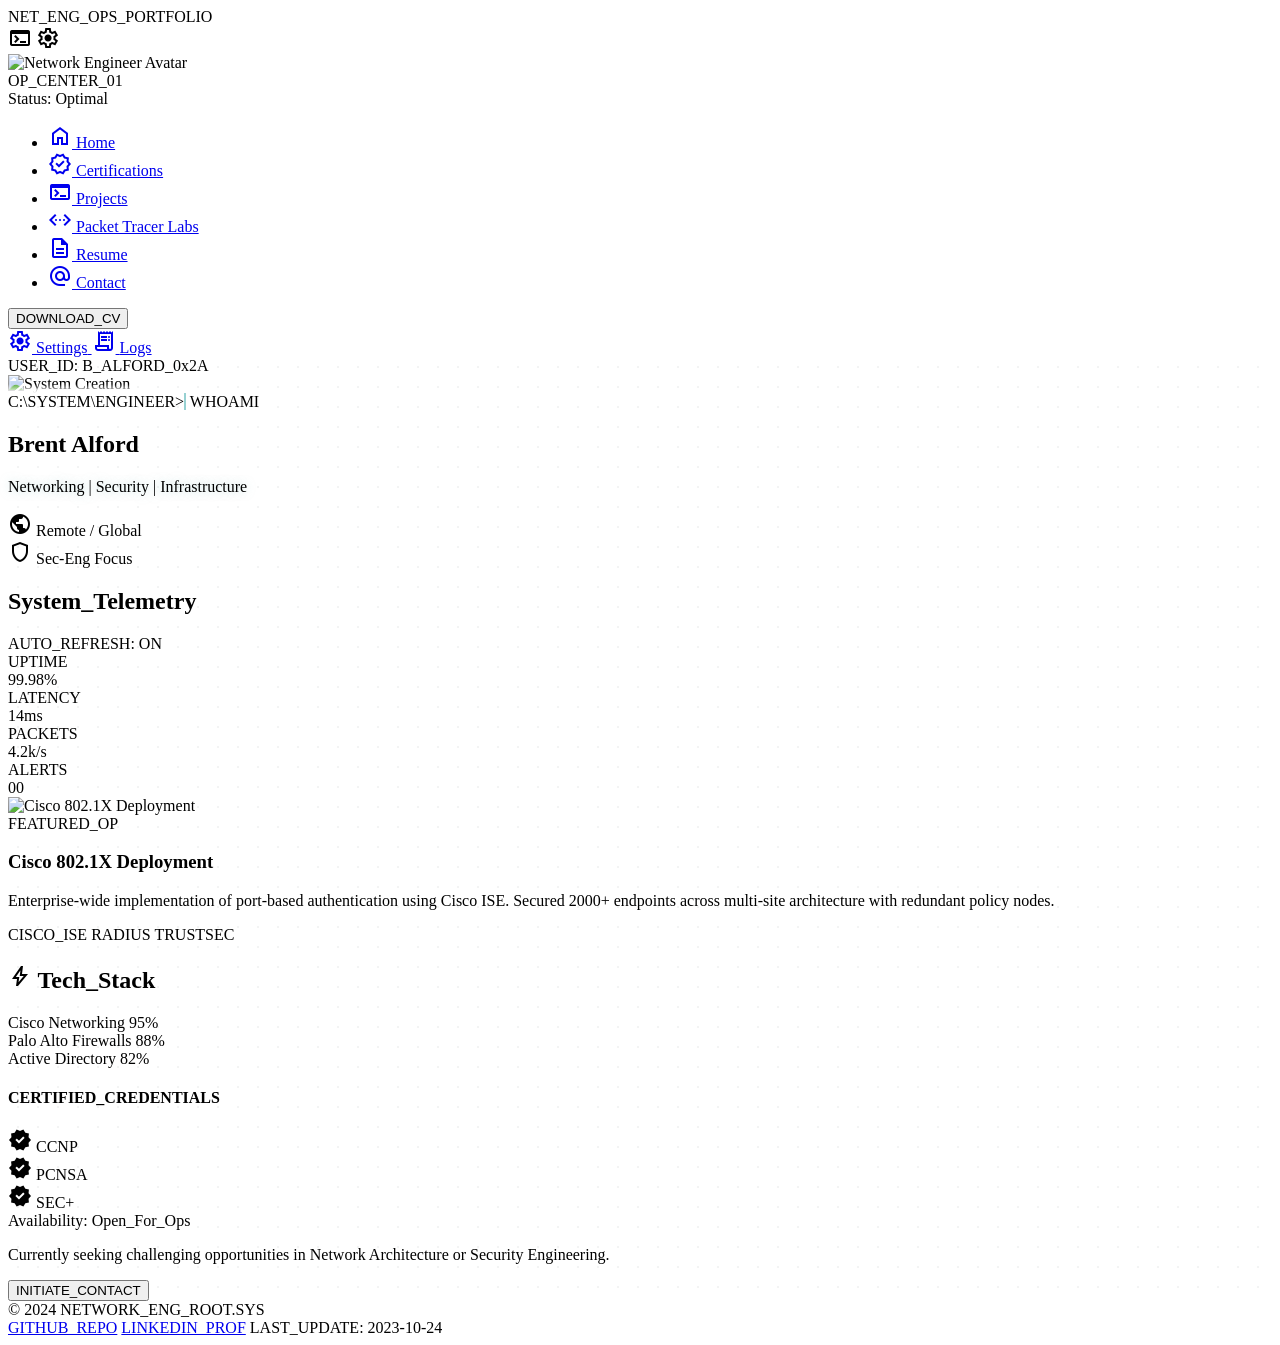
==== test.html @ 0ad2c7ab "Create test.html" ====
<!DOCTYPE html>

<html class="dark" lang="en"><head>
<meta charset="utf-8"/>
<meta content="width=device-width, initial-scale=1.0" name="viewport"/>
<title>Brent Alford | NET_ENG_OPS_PORTFOLIO</title>
<script src="https://cdn.tailwindcss.com?plugins=forms,container-queries"></script>
<link href="https://fonts.googleapis.com/css2?family=JetBrains+Mono:wght@400;500;700&amp;family=Raleway:wght@700&amp;family=Source+Sans+3:wght@400;600&amp;display=swap" rel="stylesheet"/>
<link href="https://fonts.googleapis.com/css2?family=Material+Symbols+Outlined:wght,FILL@100..700,0..1&amp;display=swap" rel="stylesheet"/>
<script id="tailwind-config">
        tailwind.config = {
            darkMode: "class",
            theme: {
                extend: {
                    "colors": {
                        "secondary-fixed": "#dce1ff",
                        "primary-container": "#195759",
                        "on-error-container": "#ffdad6",
                        "surface-deep": "#121414",
                        "background": "#121414",
                        "surface-container-lowest": "#0c0f0f",
                        "on-secondary": "#1b2c64",
                        "on-surface-variant": "#bfc8c8",
                        "on-primary-fixed-variant": "#0c4f51",
                        "on-tertiary-fixed-variant": "#434657",
                        "on-tertiary": "#2d303f",
                        "inverse-surface": "#e2e2e2",
                        "secondary": "#b6c4ff",
                        "terminal-green": "#00FF41",
                        "outline-variant": "#404849",
                        "surface-raised": "#1e2020",
                        "surface-container": "#1e2020",
                        "status-warning": "#FFB800",
                        "surface-container-high": "#282a2b",
                        "secondary-container": "#36467e",
                        "tertiary-fixed-dim": "#c3c5da",
                        "on-background": "#e2e2e2",
                        "primary-fixed": "#97d1d2",
                        "on-surface": "#e2e2e2",
                        "on-primary-container": "#91cbcd",
                        "on-primary": "#003738",
                        "surface-variant": "#333535",
                        "on-primary-fixed": "#002021",
                        "on-tertiary-fixed": "#181b2a",
                        "active-glow": "rgba(151, 209, 210, 0.4)",
                        "surface-tint": "#97d1d2",
                        "on-tertiary-container": "#bec0d4",
                        "tertiary-container": "#4b4e5f",
                        "on-error": "#690005",
                        "on-secondary-container": "#a6b6f6",
                        "surface-dim": "#121414",
                        "tertiary-fixed": "#dfe1f6",
                        "on-secondary-fixed": "#01164f",
                        "surface-container-low": "#1a1c1c",
                        "outline": "#899292",
                        "error-container": "#93000a",
                        "inverse-on-surface": "#2f3131",
                        "secondary-fixed-dim": "#b6c4ff",
                        "error": "#ffb4ab",
                        "on-secondary-fixed-variant": "#33447c",
                        "surface": "#121414",
                        "primary-fixed-dim": "#97d1d2",
                        "tertiary": "#c3c5da",
                        "inverse-primary": "#2c6769"
                    },
                    "borderRadius": {
                        "DEFAULT": "0.125rem",
                        "lg": "0.25rem",
                        "xl": "0.5rem",
                        "full": "0.75rem"
                    },
                    "spacing": {
                        "margin-mobile": "16px",
                        "margin-desktop": "64px",
                        "base": "8px",
                        "max-width": "1440px",
                        "gutter": "24px"
                    },
                    "fontFamily": {
                        "label-caps": ["JetBrains Mono"],
                        "headline-lg-mobile": ["Raleway"],
                        "body-md": ["Source Sans Three"],
                        "headline-xl": ["Raleway"],
                        "headline-lg": ["Raleway"],
                        "code-sm": ["JetBrains Mono"],
                        "stat-lg": ["JetBrains Mono"]
                    },
                    "fontSize": {
                        "label-caps": ["12px", {"lineHeight": "16px", "letterSpacing": "0.1em", "fontWeight": "700"}],
                        "headline-lg-mobile": ["24px", {"lineHeight": "32px", "fontWeight": "700"}],
                        "body-md": ["16px", {"lineHeight": "24px", "fontWeight": "400"}],
                        "headline-xl": ["48px", {"lineHeight": "56px", "letterSpacing": "-0.02em", "fontWeight": "700"}],
                        "headline-lg": ["32px", {"lineHeight": "40px", "fontWeight": "700"}],
                        "code-sm": ["14px", {"lineHeight": "20px", "fontWeight": "500"}],
                        "stat-lg": ["24px", {"lineHeight": "32px", "fontWeight": "700"}]
                    }
                },
            },
        }
    </script>
<style>
        .glow-cyan { box-shadow: 0 0 12px rgba(151, 209, 210, 0.3); }
        .glow-text-cyan { text-shadow: 0 0 8px rgba(151, 209, 210, 0.5); }
        .terminal-cursor { border-right: 2px solid #97d1d2; animation: blink 1s infinite; }
        @keyframes blink { 0%, 100% { opacity: 1; } 50% { opacity: 0; } }
        .bg-grid { background-image: radial-gradient(rgba(137, 146, 146, 0.1) 1px, transparent 1px); background-size: 20px 20px; }
        
        @keyframes float {
            0%, 100% { transform: translateY(0) rotate(0deg); }
            50% { transform: translateY(-20px) rotate(1deg); }
        }
        .animate-float {
            animation: float 6s ease-in-out infinite;
        }
        .hand-container {
            mask-image: linear-gradient(to bottom, black 50%, transparent 100%);
            -webkit-mask-image: linear-gradient(to bottom, black 50%, transparent 100%);
        }
    </style>
</head>
<body class="bg-surface-deep text-on-surface font-body-md overflow-x-hidden">
<!-- TopNavBar -->
<header class="bg-surface-deep border-b border-outline-variant flex justify-between items-center w-full px-base md:px-margin-desktop py-4 fixed top-0 z-50">
<div class="font-label-caps text-label-caps text-terminal-green tracking-widest">
        NET_ENG_OPS_PORTFOLIO
    </div>
<div class="flex items-center gap-6">
<span class="material-symbols-outlined text-primary-fixed cursor-pointer hover:text-primary-container transition-colors" data-icon="terminal">terminal</span>
<span class="material-symbols-outlined text-primary-fixed cursor-pointer hover:text-primary-container transition-colors" data-icon="settings">settings</span>
<div class="w-8 h-8 bg-surface-raised border border-outline-variant flex items-center justify-center">
<img alt="Network Engineer Avatar" class="w-full h-full object-cover" src="https://lh3.googleusercontent.com/aida-public/[base64]"/>
</div>
</div>
</header>
<!-- SideNavBar -->
<aside class="hidden md:flex flex-col h-screen w-64 fixed left-0 top-0 z-40 bg-surface-container border-r border-outline-variant pt-20">
<div class="px-6 py-4 mb-4">
<div class="font-headline-lg text-headline-lg text-primary-fixed mb-1">OP_CENTER_01</div>
<div class="flex items-center gap-2">
<span class="w-2 h-2 rounded-full bg-terminal-green glow-cyan"></span>
<span class="font-code-sm text-code-sm text-terminal-green uppercase">Status: Optimal</span>
</div>
</div>
<nav class="flex-grow">
<ul class="space-y-1">
<li>
<a class="flex items-center gap-4 px-6 py-3 bg-secondary-container text-primary-fixed shadow-[0_0_12px_rgba(151,209,210,0.3)] border-l-4 border-primary-fixed font-label-caps text-label-caps" href="#">
<span class="material-symbols-outlined" data-icon="home">home</span>
<span>Home</span>
</a>
</li>
<li>
<a class="flex items-center gap-4 px-6 py-3 text-on-surface-variant hover:bg-surface-variant transition-all font-label-caps text-label-caps" href="#">
<span class="material-symbols-outlined" data-icon="verified">verified</span>
<span>Certifications</span>
</a>
</li>
<li>
<a class="flex items-center gap-4 px-6 py-3 text-on-surface-variant hover:bg-surface-variant transition-all font-label-caps text-label-caps" href="#">
<span class="material-symbols-outlined" data-icon="terminal">terminal</span>
<span>Projects</span>
</a>
</li>
<li>
<a class="flex items-center gap-4 px-6 py-3 text-on-surface-variant hover:bg-surface-variant transition-all font-label-caps text-label-caps" href="#">
<span class="material-symbols-outlined" data-icon="settings_ethernet">settings_ethernet</span>
<span>Packet Tracer Labs</span>
</a>
</li>
<li>
<a class="flex items-center gap-4 px-6 py-3 text-on-surface-variant hover:bg-surface-variant transition-all font-label-caps text-label-caps" href="#">
<span class="material-symbols-outlined" data-icon="description">description</span>
<span>Resume</span>
</a>
</li>
<li>
<a class="flex items-center gap-4 px-6 py-3 text-on-surface-variant hover:bg-surface-variant transition-all font-label-caps text-label-caps" href="#">
<span class="material-symbols-outlined" data-icon="alternate_email">alternate_email</span>
<span>Contact</span>
</a>
</li>
</ul>
</nav>
<div class="p-6 border-t border-outline-variant space-y-4">
<button class="w-full bg-primary text-on-primary py-3 font-label-caps text-label-caps active:scale-95 duration-75">
            DOWNLOAD_CV
        </button>
<div class="space-y-2">
<a class="flex items-center gap-4 text-on-surface-variant font-code-sm text-code-sm" href="#">
<span class="material-symbols-outlined" data-icon="settings">settings</span>
<span>Settings</span>
</a>
<a class="flex items-center gap-4 text-on-surface-variant font-code-sm text-code-sm" href="#">
<span class="material-symbols-outlined" data-icon="receipt_long">receipt_long</span>
<span>Logs</span>
</a>
</div>
</div>
</aside>
<!-- Main Content -->
<main class="md:ml-64 pt-20 pb-16 min-h-screen bg-grid">
<div class="max-w-max-width mx-auto px-margin-mobile md:px-margin-desktop py-12">
<!-- Hero Section (Merged with SCREEN_9 Animated Hands) -->
<section class="mb-16 border border-outline-variant bg-surface-container-low p-8 relative overflow-hidden h-[400px] flex items-center">
<div class="absolute top-0 right-0 p-4 font-code-sm text-code-sm text-outline select-none z-20">
                USER_ID: B_ALFORD_0x2A
            </div>
<!-- Creation of Adam Hands Overlay -->
<div class="absolute inset-0 z-0 pointer-events-none hand-container opacity-40 overflow-hidden">
<img alt="System Creation" class="w-full h-full object-cover animate-float" src="https://lh3.googleusercontent.com/aida/[base64]"/>
</div>
<div class="relative z-10 w-full">
<div class="font-label-caps text-label-caps text-primary-fixed mb-4 flex items-center gap-2">
<span class="terminal-cursor pr-2">C:\SYSTEM\ENGINEER&gt;</span>
<span>WHOAMI</span>
</div>
<h1 class="font-headline-xl text-headline-xl text-on-surface mb-2 uppercase tracking-tight">Brent Alford</h1>
<p class="font-stat-lg text-stat-lg text-primary glow-text-cyan mb-8">Networking | Security | Infrastructure</p>
<div class="flex flex-wrap gap-4">
<div class="flex items-center gap-2 bg-surface-raised px-4 py-2 border border-outline-variant">
<span class="material-symbols-outlined text-terminal-green" data-icon="public">public</span>
<span class="font-code-sm text-code-sm">Remote / Global</span>
</div>
<div class="flex items-center gap-2 bg-surface-raised px-4 py-2 border border-outline-variant">
<span class="material-symbols-outlined text-primary-fixed" data-icon="shield">shield</span>
<span class="font-code-sm text-code-sm">Sec-Eng Focus</span>
</div>
</div>
</div>
</section>
<div class="grid grid-cols-1 lg:grid-cols-3 gap-gutter">
<!-- Technical Overview (Bento Slot 1) -->
<section class="lg:col-span-2 space-y-gutter">
<div class="bg-surface-raised border border-outline-variant p-6">
<div class="flex justify-between items-center mb-6">
<h2 class="font-label-caps text-label-caps text-primary-fixed uppercase">System_Telemetry</h2>
<span class="font-code-sm text-code-sm text-outline">AUTO_REFRESH: ON</span>
</div>
<div class="grid grid-cols-2 md:grid-cols-4 gap-4">
<div class="p-4 border border-outline-variant bg-surface-container-low">
<div class="text-outline font-label-caps text-[10px] mb-1">UPTIME</div>
<div class="font-stat-lg text-stat-lg text-on-surface">99.98%</div>
</div>
<div class="p-4 border border-outline-variant bg-surface-container-low">
<div class="text-outline font-label-caps text-[10px] mb-1">LATENCY</div>
<div class="font-stat-lg text-stat-lg text-terminal-green">14ms</div>
</div>
<div class="p-4 border border-outline-variant bg-surface-container-low">
<div class="text-outline font-label-caps text-[10px] mb-1">PACKETS</div>
<div class="font-stat-lg text-stat-lg text-on-surface">4.2k/s</div>
</div>
<div class="p-4 border border-outline-variant bg-surface-container-low">
<div class="text-outline font-label-caps text-[10px] mb-1">ALERTS</div>
<div class="font-stat-lg text-stat-lg text-status-warning">00</div>
</div>
</div>
</div>
<!-- Featured Project -->
<div class="group cursor-pointer bg-surface-raised border border-outline-variant overflow-hidden hover:border-primary transition-all">
<div class="relative h-48 bg-surface-container-low">
<img alt="Cisco 802.1X Deployment" class="w-full h-full object-cover opacity-60 group-hover:opacity-80 transition-opacity" src="https://lh3.googleusercontent.com/aida-public/[base64]"/>
<div class="absolute inset-0 bg-gradient-to-t from-surface-raised to-transparent"></div>
<div class="absolute bottom-4 left-6">
<span class="bg-primary text-on-primary px-3 py-1 font-label-caps text-[10px]">FEATURED_OP</span>
</div>
</div>
<div class="p-6">
<h3 class="font-headline-lg text-headline-lg text-on-surface mb-4">Cisco 802.1X Deployment</h3>
<p class="text-on-surface-variant mb-6 font-body-md">Enterprise-wide implementation of port-based authentication using Cisco ISE. Secured 2000+ endpoints across multi-site architecture with redundant policy nodes.</p>
<div class="flex flex-wrap gap-2">
<span class="px-2 py-1 bg-surface-container-low border border-outline-variant text-primary-fixed font-label-caps text-[10px]">CISCO_ISE</span>
<span class="px-2 py-1 bg-surface-container-low border border-outline-variant text-primary-fixed font-label-caps text-[10px]">RADIUS</span>
<span class="px-2 py-1 bg-surface-container-low border border-outline-variant text-primary-fixed font-label-caps text-[10px]">TRUSTSEC</span>
</div>
</div>
</div>
</section>
<!-- Side Info (Bento Slot 2) -->
<section class="space-y-gutter">
<!-- Skills Grid -->
<div class="bg-surface-raised border border-outline-variant p-6">
<h2 class="font-label-caps text-label-caps text-primary-fixed uppercase mb-6 flex items-center gap-2">
<span class="material-symbols-outlined" data-icon="bolt">bolt</span>
                        Tech_Stack
                    </h2>
<div class="space-y-6">
<div>
<div class="flex justify-between items-center mb-2">
<span class="font-code-sm text-code-sm">Cisco Networking</span>
<span class="font-code-sm text-code-sm text-primary-fixed">95%</span>
</div>
<div class="flex gap-1 h-2">
<div class="flex-1 bg-primary glow-cyan"></div>
<div class="flex-1 bg-primary glow-cyan"></div>
<div class="flex-1 bg-primary glow-cyan"></div>
<div class="flex-1 bg-primary glow-cyan"></div>
<div class="flex-1 bg-secondary-container opacity-30"></div>
</div>
</div>
<div>
<div class="flex justify-between items-center mb-2">
<span class="font-code-sm text-code-sm">Palo Alto Firewalls</span>
<span class="font-code-sm text-code-sm text-primary-fixed">88%</span>
</div>
<div class="flex gap-1 h-2">
<div class="flex-1 bg-primary glow-cyan"></div>
<div class="flex-1 bg-primary glow-cyan"></div>
<div class="flex-1 bg-primary glow-cyan"></div>
<div class="flex-1 bg-secondary-container opacity-30"></div>
<div class="flex-1 bg-secondary-container opacity-30"></div>
</div>
</div>
<div>
<div class="flex justify-between items-center mb-2">
<span class="font-code-sm text-code-sm">Active Directory</span>
<span class="font-code-sm text-code-sm text-primary-fixed">82%</span>
</div>
<div class="flex gap-1 h-2">
<div class="flex-1 bg-primary glow-cyan"></div>
<div class="flex-1 bg-primary glow-cyan"></div>
<div class="flex-1 bg-primary glow-cyan"></div>
<div class="flex-1 bg-secondary-container opacity-30"></div>
<div class="flex-1 bg-secondary-container opacity-30"></div>
</div>
</div>
</div>
<div class="mt-8 pt-6 border-t border-outline-variant">
<h4 class="font-label-caps text-[10px] text-outline mb-4">CERTIFIED_CREDENTIALS</h4>
<div class="grid grid-cols-3 gap-2">
<div class="aspect-square bg-surface-container-low border border-outline-variant flex flex-col items-center justify-center p-2 text-center group hover:border-primary transition-colors">
<span class="material-symbols-outlined text-primary-fixed" data-icon="verified" style="font-variation-settings: 'FILL' 1;">verified</span>
<span class="font-label-caps text-[8px] mt-1">CCNP</span>
</div>
<div class="aspect-square bg-surface-container-low border border-outline-variant flex flex-col items-center justify-center p-2 text-center group hover:border-primary transition-colors">
<span class="material-symbols-outlined text-primary-fixed" data-icon="verified" style="font-variation-settings: 'FILL' 1;">verified</span>
<span class="font-label-caps text-[8px] mt-1">PCNSA</span>
</div>
<div class="aspect-square bg-surface-container-low border border-outline-variant flex flex-col items-center justify-center p-2 text-center group hover:border-primary transition-colors">
<span class="material-symbols-outlined text-primary-fixed" data-icon="verified" style="font-variation-settings: 'FILL' 1;">verified</span>
<span class="font-label-caps text-[8px] mt-1">SEC+</span>
</div>
</div>
</div>
</div>
<!-- Status / Availability -->
<div class="bg-surface-raised border border-outline-variant p-6 relative overflow-hidden">
<div class="relative z-10">
<div class="flex items-center gap-3 mb-4">
<div class="w-3 h-3 bg-terminal-green rounded-full animate-pulse glow-cyan"></div>
<span class="font-label-caps text-label-caps uppercase">Availability: Open_For_Ops</span>
</div>
<p class="font-code-sm text-code-sm text-on-surface-variant">Currently seeking challenging opportunities in Network Architecture or Security Engineering.</p>
<button class="mt-6 w-full py-3 border border-primary-fixed text-primary-fixed font-label-caps text-label-caps hover:bg-primary-fixed/10 transition-colors">
                            INITIATE_CONTACT
                        </button>
</div>
</div>
</section>
</div>
</div>
</main>
<!-- Footer -->
<footer class="md:ml-64 bg-surface-container-lowest border-t border-outline-variant w-full py-4 px-margin-desktop flex flex-col md:flex-row justify-between items-center gap-4">
<div class="font-label-caps text-label-caps text-on-surface">© 2024 NETWORK_ENG_ROOT.SYS</div>
<div class="flex gap-8">
<a class="font-code-sm text-code-sm text-on-surface-variant hover:text-primary-fixed transition-opacity duration-300" href="#">GITHUB_REPO</a>
<a class="font-code-sm text-code-sm text-on-surface-variant hover:text-primary-fixed transition-opacity duration-300" href="#">LINKEDIN_PROF</a>
<span class="font-code-sm text-code-sm text-terminal-green">LAST_UPDATE: 2023-10-24</span>
</div>
</footer>
<script>
    // Terminal text animation effect
    const textElements = document.querySelectorAll('.terminal-cursor');
    textElements.forEach(el => {
        const textSpan = el.nextElementSibling;
        if (textSpan) {
            const originalText = textSpan.innerText;
            textSpan.innerText = '';
            let i = 0;
            const type = () => {
                if (i < originalText.length) {
                    textSpan.innerText += originalText.charAt(i);
                    i++;
                    setTimeout(type, 100);
                }
            };
            type();
        }
    });

    // Hover effect on cards (minimal)
    const cards = document.querySelectorAll('.bg-surface-raised');
    cards.forEach(card => {
        card.addEventListener('mousemove', (e) => {
            const rect = card.getBoundingClientRect();
            const x = e.clientX - rect.left;
            const y = e.clientY - rect.top;
            card.style.setProperty('--mouse-x', `${x}px`);
            card.style.setProperty('--mouse-y', `${y}px`);
        });
    });
</script>
</body></html>
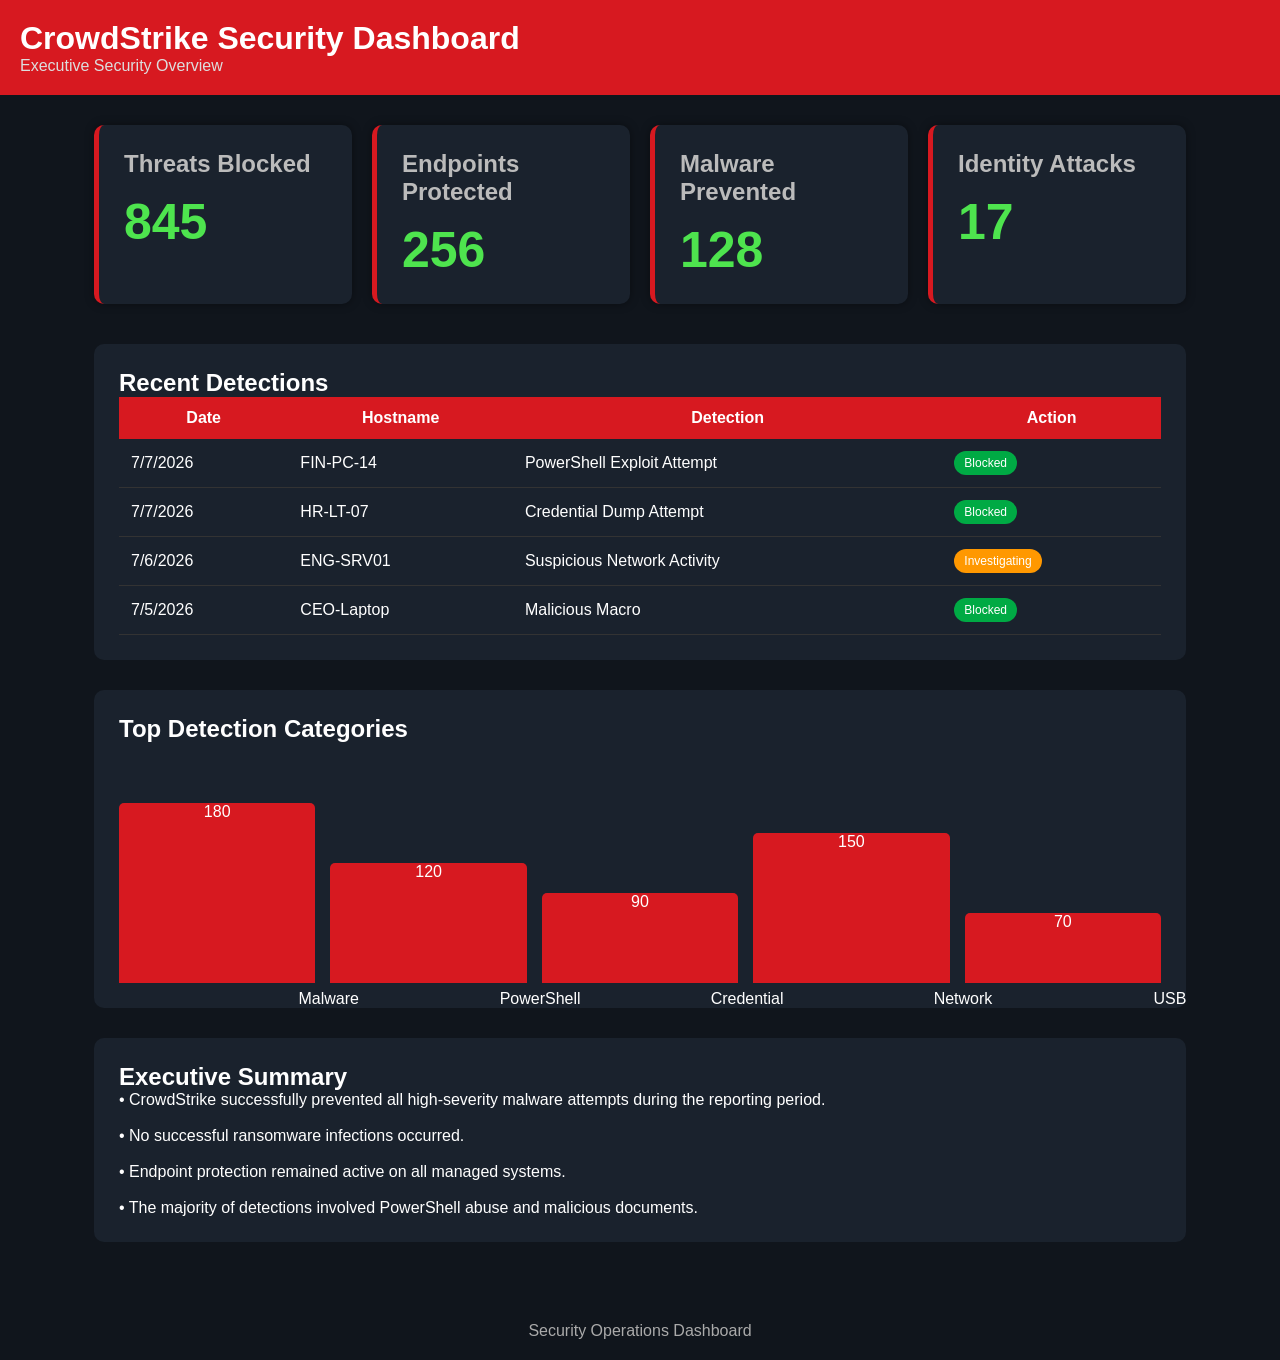
==== commit 6b576c38: "Revamp CrowdStrike Detection Dashboard layout and styles Updated the HTML structure and styling for " ====
--- a/test.html
+++ b/test.html
@@ -1,403 +1,322 @@
 <!DOCTYPE html>
-
-<html class="dark" lang="en"><head>
-<meta charset="utf-8"/>
-<meta content="width=device-width, initial-scale=1.0" name="viewport"/>
-<title>Brent Alford | NET_ENG_OPS_PORTFOLIO</title>
-<script src="https://cdn.tailwindcss.com?plugins=forms,container-queries"></script>
-<link href="https://fonts.googleapis.com/css2?family=JetBrains+Mono:wght@400;500;700&amp;family=Raleway:wght@700&amp;family=Source+Sans+3:wght@400;600&amp;display=swap" rel="stylesheet"/>
-<link href="https://fonts.googleapis.com/css2?family=Material+Symbols+Outlined:wght,FILL@100..700,0..1&amp;display=swap" rel="stylesheet"/>
-<script id="tailwind-config">
-        tailwind.config = {
-            darkMode: "class",
-            theme: {
-                extend: {
-                    "colors": {
-                        "secondary-fixed": "#dce1ff",
-                        "primary-container": "#195759",
-                        "on-error-container": "#ffdad6",
-                        "surface-deep": "#121414",
-                        "background": "#121414",
-                        "surface-container-lowest": "#0c0f0f",
-                        "on-secondary": "#1b2c64",
-                        "on-surface-variant": "#bfc8c8",
-                        "on-primary-fixed-variant": "#0c4f51",
-                        "on-tertiary-fixed-variant": "#434657",
-                        "on-tertiary": "#2d303f",
-                        "inverse-surface": "#e2e2e2",
-                        "secondary": "#b6c4ff",
-                        "terminal-green": "#00FF41",
-                        "outline-variant": "#404849",
-                        "surface-raised": "#1e2020",
-                        "surface-container": "#1e2020",
-                        "status-warning": "#FFB800",
-                        "surface-container-high": "#282a2b",
-                        "secondary-container": "#36467e",
-                        "tertiary-fixed-dim": "#c3c5da",
-                        "on-background": "#e2e2e2",
-                        "primary-fixed": "#97d1d2",
-                        "on-surface": "#e2e2e2",
-                        "on-primary-container": "#91cbcd",
-                        "on-primary": "#003738",
-                        "surface-variant": "#333535",
-                        "on-primary-fixed": "#002021",
-                        "on-tertiary-fixed": "#181b2a",
-                        "active-glow": "rgba(151, 209, 210, 0.4)",
-                        "surface-tint": "#97d1d2",
-                        "on-tertiary-container": "#bec0d4",
-                        "tertiary-container": "#4b4e5f",
-                        "on-error": "#690005",
-                        "on-secondary-container": "#a6b6f6",
-                        "surface-dim": "#121414",
-                        "tertiary-fixed": "#dfe1f6",
-                        "on-secondary-fixed": "#01164f",
-                        "surface-container-low": "#1a1c1c",
-                        "outline": "#899292",
-                        "error-container": "#93000a",
-                        "inverse-on-surface": "#2f3131",
-                        "secondary-fixed-dim": "#b6c4ff",
-                        "error": "#ffb4ab",
-                        "on-secondary-fixed-variant": "#33447c",
-                        "surface": "#121414",
-                        "primary-fixed-dim": "#97d1d2",
-                        "tertiary": "#c3c5da",
-                        "inverse-primary": "#2c6769"
-                    },
-                    "borderRadius": {
-                        "DEFAULT": "0.125rem",
-                        "lg": "0.25rem",
-                        "xl": "0.5rem",
-                        "full": "0.75rem"
-                    },
-                    "spacing": {
-                        "margin-mobile": "16px",
-                        "margin-desktop": "64px",
-                        "base": "8px",
-                        "max-width": "1440px",
-                        "gutter": "24px"
-                    },
-                    "fontFamily": {
-                        "label-caps": ["JetBrains Mono"],
-                        "headline-lg-mobile": ["Raleway"],
-                        "body-md": ["Source Sans Three"],
-                        "headline-xl": ["Raleway"],
-                        "headline-lg": ["Raleway"],
-                        "code-sm": ["JetBrains Mono"],
-                        "stat-lg": ["JetBrains Mono"]
-                    },
-                    "fontSize": {
-                        "label-caps": ["12px", {"lineHeight": "16px", "letterSpacing": "0.1em", "fontWeight": "700"}],
-                        "headline-lg-mobile": ["24px", {"lineHeight": "32px", "fontWeight": "700"}],
-                        "body-md": ["16px", {"lineHeight": "24px", "fontWeight": "400"}],
-                        "headline-xl": ["48px", {"lineHeight": "56px", "letterSpacing": "-0.02em", "fontWeight": "700"}],
-                        "headline-lg": ["32px", {"lineHeight": "40px", "fontWeight": "700"}],
-                        "code-sm": ["14px", {"lineHeight": "20px", "fontWeight": "500"}],
-                        "stat-lg": ["24px", {"lineHeight": "32px", "fontWeight": "700"}]
-                    }
-                },
-            },
-        }
-    </script>
+<html lang="en">
+<head>
+<meta charset="UTF-8">
+<meta name="viewport" content="width=device-width, initial-scale=1.0">
+<title>CrowdStrike Detection Dashboard</title>
+
 <style>
-        .glow-cyan { box-shadow: 0 0 12px rgba(151, 209, 210, 0.3); }
-        .glow-text-cyan { text-shadow: 0 0 8px rgba(151, 209, 210, 0.5); }
-        .terminal-cursor { border-right: 2px solid #97d1d2; animation: blink 1s infinite; }
-        @keyframes blink { 0%, 100% { opacity: 1; } 50% { opacity: 0; } }
-        .bg-grid { background-image: radial-gradient(rgba(137, 146, 146, 0.1) 1px, transparent 1px); background-size: 20px 20px; }
-        
-        @keyframes float {
-            0%, 100% { transform: translateY(0) rotate(0deg); }
-            50% { transform: translateY(-20px) rotate(1deg); }
-        }
-        .animate-float {
-            animation: float 6s ease-in-out infinite;
-        }
-        .hand-container {
-            mask-image: linear-gradient(to bottom, black 50%, transparent 100%);
-            -webkit-mask-image: linear-gradient(to bottom, black 50%, transparent 100%);
-        }
-    </style>
+*{
+    margin:0;
+    padding:0;
+    box-sizing:border-box;
+    font-family:Segoe UI,Arial,sans-serif;
+}
+
+body{
+    background:#10151c;
+    color:white;
+}
+
+header{
+    background:#d71920;
+    padding:20px;
+}
+
+header h1{
+    font-size:32px;
+}
+
+header p{
+    color:#ddd;
+}
+
+.container{
+    width:90%;
+    margin:auto;
+    padding:30px;
+}
+
+.cards{
+    display:grid;
+    grid-template-columns:repeat(auto-fit,minmax(250px,1fr));
+    gap:20px;
+    margin-bottom:40px;
+}
+
+.card{
+    background:#1a222d;
+    border-left:5px solid #d71920;
+    padding:25px;
+    border-radius:10px;
+    box-shadow:0 0 10px rgba(0,0,0,.4);
+}
+
+.card h2{
+    color:#bbb;
+    margin-bottom:15px;
+}
+
+.number{
+    font-size:50px;
+    color:#4ee44e;
+    font-weight:bold;
+}
+
+.section{
+    background:#1a222d;
+    padding:25px;
+    border-radius:10px;
+    margin-bottom:30px;
+}
+
+table{
+    width:100%;
+    border-collapse:collapse;
+}
+
+th{
+    background:#d71920;
+    padding:12px;
+}
+
+td{
+    padding:12px;
+    border-bottom:1px solid #333;
+}
+
+tr:hover{
+    background:#2b3644;
+}
+
+.status{
+    padding:5px 10px;
+    border-radius:15px;
+    display:inline-block;
+    font-size:12px;
+}
+
+.blocked{
+    background:#00aa44;
+}
+
+.investigating{
+    background:#ff9800;
+}
+
+.chart{
+    display:flex;
+    gap:15px;
+    align-items:flex-end;
+    height:220px;
+    margin-top:20px;
+}
+
+.bar{
+    flex:1;
+    background:#d71920;
+    text-align:center;
+    color:white;
+    border-radius:5px 5px 0 0;
+    position:relative;
+}
+
+.bar span{
+    position:absolute;
+    width:100%;
+    bottom:-25px;
+}
+
+footer{
+    text-align:center;
+    padding:20px;
+    color:#aaa;
+}
+</style>
 </head>
-<body class="bg-surface-deep text-on-surface font-body-md overflow-x-hidden">
-<!-- TopNavBar -->
-<header class="bg-surface-deep border-b border-outline-variant flex justify-between items-center w-full px-base md:px-margin-desktop py-4 fixed top-0 z-50">
-<div class="font-label-caps text-label-caps text-terminal-green tracking-widest">
-        NET_ENG_OPS_PORTFOLIO
-    </div>
-<div class="flex items-center gap-6">
-<span class="material-symbols-outlined text-primary-fixed cursor-pointer hover:text-primary-container transition-colors" data-icon="terminal">terminal</span>
-<span class="material-symbols-outlined text-primary-fixed cursor-pointer hover:text-primary-container transition-colors" data-icon="settings">settings</span>
-<div class="w-8 h-8 bg-surface-raised border border-outline-variant flex items-center justify-center">
-<img alt="Network Engineer Avatar" class="w-full h-full object-cover" src="https://lh3.googleusercontent.com/aida-public/[base64]"/>
-</div>
-</div>
+
+<body>
+
+<header>
+<h1>CrowdStrike Security Dashboard</h1>
+<p>Executive Security Overview</p>
 </header>
-<!-- SideNavBar -->
-<aside class="hidden md:flex flex-col h-screen w-64 fixed left-0 top-0 z-40 bg-surface-container border-r border-outline-variant pt-20">
-<div class="px-6 py-4 mb-4">
-<div class="font-headline-lg text-headline-lg text-primary-fixed mb-1">OP_CENTER_01</div>
-<div class="flex items-center gap-2">
-<span class="w-2 h-2 rounded-full bg-terminal-green glow-cyan"></span>
-<span class="font-code-sm text-code-sm text-terminal-green uppercase">Status: Optimal</span>
-</div>
-</div>
-<nav class="flex-grow">
-<ul class="space-y-1">
-<li>
-<a class="flex items-center gap-4 px-6 py-3 bg-secondary-container text-primary-fixed shadow-[0_0_12px_rgba(151,209,210,0.3)] border-l-4 border-primary-fixed font-label-caps text-label-caps" href="#">
-<span class="material-symbols-outlined" data-icon="home">home</span>
-<span>Home</span>
-</a>
-</li>
-<li>
-<a class="flex items-center gap-4 px-6 py-3 text-on-surface-variant hover:bg-surface-variant transition-all font-label-caps text-label-caps" href="#">
-<span class="material-symbols-outlined" data-icon="verified">verified</span>
-<span>Certifications</span>
-</a>
-</li>
-<li>
-<a class="flex items-center gap-4 px-6 py-3 text-on-surface-variant hover:bg-surface-variant transition-all font-label-caps text-label-caps" href="#">
-<span class="material-symbols-outlined" data-icon="terminal">terminal</span>
-<span>Projects</span>
-</a>
-</li>
-<li>
-<a class="flex items-center gap-4 px-6 py-3 text-on-surface-variant hover:bg-surface-variant transition-all font-label-caps text-label-caps" href="#">
-<span class="material-symbols-outlined" data-icon="settings_ethernet">settings_ethernet</span>
-<span>Packet Tracer Labs</span>
-</a>
-</li>
-<li>
-<a class="flex items-center gap-4 px-6 py-3 text-on-surface-variant hover:bg-surface-variant transition-all font-label-caps text-label-caps" href="#">
-<span class="material-symbols-outlined" data-icon="description">description</span>
-<span>Resume</span>
-</a>
-</li>
-<li>
-<a class="flex items-center gap-4 px-6 py-3 text-on-surface-variant hover:bg-surface-variant transition-all font-label-caps text-label-caps" href="#">
-<span class="material-symbols-outlined" data-icon="alternate_email">alternate_email</span>
-<span>Contact</span>
-</a>
-</li>
-</ul>
-</nav>
-<div class="p-6 border-t border-outline-variant space-y-4">
-<button class="w-full bg-primary text-on-primary py-3 font-label-caps text-label-caps active:scale-95 duration-75">
-            DOWNLOAD_CV
-        </button>
-<div class="space-y-2">
-<a class="flex items-center gap-4 text-on-surface-variant font-code-sm text-code-sm" href="#">
-<span class="material-symbols-outlined" data-icon="settings">settings</span>
-<span>Settings</span>
-</a>
-<a class="flex items-center gap-4 text-on-surface-variant font-code-sm text-code-sm" href="#">
-<span class="material-symbols-outlined" data-icon="receipt_long">receipt_long</span>
-<span>Logs</span>
-</a>
-</div>
-</div>
-</aside>
-<!-- Main Content -->
-<main class="md:ml-64 pt-20 pb-16 min-h-screen bg-grid">
-<div class="max-w-max-width mx-auto px-margin-mobile md:px-margin-desktop py-12">
-<!-- Hero Section (Merged with SCREEN_9 Animated Hands) -->
-<section class="mb-16 border border-outline-variant bg-surface-container-low p-8 relative overflow-hidden h-[400px] flex items-center">
-<div class="absolute top-0 right-0 p-4 font-code-sm text-code-sm text-outline select-none z-20">
-                USER_ID: B_ALFORD_0x2A
-            </div>
-<!-- Creation of Adam Hands Overlay -->
-<div class="absolute inset-0 z-0 pointer-events-none hand-container opacity-40 overflow-hidden">
-<img alt="System Creation" class="w-full h-full object-cover animate-float" src="https://lh3.googleusercontent.com/aida/[base64]"/>
-</div>
-<div class="relative z-10 w-full">
-<div class="font-label-caps text-label-caps text-primary-fixed mb-4 flex items-center gap-2">
-<span class="terminal-cursor pr-2">C:\SYSTEM\ENGINEER&gt;</span>
-<span>WHOAMI</span>
-</div>
-<h1 class="font-headline-xl text-headline-xl text-on-surface mb-2 uppercase tracking-tight">Brent Alford</h1>
-<p class="font-stat-lg text-stat-lg text-primary glow-text-cyan mb-8">Networking | Security | Infrastructure</p>
-<div class="flex flex-wrap gap-4">
-<div class="flex items-center gap-2 bg-surface-raised px-4 py-2 border border-outline-variant">
-<span class="material-symbols-outlined text-terminal-green" data-icon="public">public</span>
-<span class="font-code-sm text-code-sm">Remote / Global</span>
-</div>
-<div class="flex items-center gap-2 bg-surface-raised px-4 py-2 border border-outline-variant">
-<span class="material-symbols-outlined text-primary-fixed" data-icon="shield">shield</span>
-<span class="font-code-sm text-code-sm">Sec-Eng Focus</span>
-</div>
-</div>
-</div>
-</section>
-<div class="grid grid-cols-1 lg:grid-cols-3 gap-gutter">
-<!-- Technical Overview (Bento Slot 1) -->
-<section class="lg:col-span-2 space-y-gutter">
-<div class="bg-surface-raised border border-outline-variant p-6">
-<div class="flex justify-between items-center mb-6">
-<h2 class="font-label-caps text-label-caps text-primary-fixed uppercase">System_Telemetry</h2>
-<span class="font-code-sm text-code-sm text-outline">AUTO_REFRESH: ON</span>
-</div>
-<div class="grid grid-cols-2 md:grid-cols-4 gap-4">
-<div class="p-4 border border-outline-variant bg-surface-container-low">
-<div class="text-outline font-label-caps text-[10px] mb-1">UPTIME</div>
-<div class="font-stat-lg text-stat-lg text-on-surface">99.98%</div>
-</div>
-<div class="p-4 border border-outline-variant bg-surface-container-low">
-<div class="text-outline font-label-caps text-[10px] mb-1">LATENCY</div>
-<div class="font-stat-lg text-stat-lg text-terminal-green">14ms</div>
-</div>
-<div class="p-4 border border-outline-variant bg-surface-container-low">
-<div class="text-outline font-label-caps text-[10px] mb-1">PACKETS</div>
-<div class="font-stat-lg text-stat-lg text-on-surface">4.2k/s</div>
-</div>
-<div class="p-4 border border-outline-variant bg-surface-container-low">
-<div class="text-outline font-label-caps text-[10px] mb-1">ALERTS</div>
-<div class="font-stat-lg text-stat-lg text-status-warning">00</div>
-</div>
-</div>
-</div>
-<!-- Featured Project -->
-<div class="group cursor-pointer bg-surface-raised border border-outline-variant overflow-hidden hover:border-primary transition-all">
-<div class="relative h-48 bg-surface-container-low">
-<img alt="Cisco 802.1X Deployment" class="w-full h-full object-cover opacity-60 group-hover:opacity-80 transition-opacity" src="https://lh3.googleusercontent.com/aida-public/[base64]"/>
-<div class="absolute inset-0 bg-gradient-to-t from-surface-raised to-transparent"></div>
-<div class="absolute bottom-4 left-6">
-<span class="bg-primary text-on-primary px-3 py-1 font-label-caps text-[10px]">FEATURED_OP</span>
-</div>
-</div>
-<div class="p-6">
-<h3 class="font-headline-lg text-headline-lg text-on-surface mb-4">Cisco 802.1X Deployment</h3>
-<p class="text-on-surface-variant mb-6 font-body-md">Enterprise-wide implementation of port-based authentication using Cisco ISE. Secured 2000+ endpoints across multi-site architecture with redundant policy nodes.</p>
-<div class="flex flex-wrap gap-2">
-<span class="px-2 py-1 bg-surface-container-low border border-outline-variant text-primary-fixed font-label-caps text-[10px]">CISCO_ISE</span>
-<span class="px-2 py-1 bg-surface-container-low border border-outline-variant text-primary-fixed font-label-caps text-[10px]">RADIUS</span>
-<span class="px-2 py-1 bg-surface-container-low border border-outline-variant text-primary-fixed font-label-caps text-[10px]">TRUSTSEC</span>
-</div>
-</div>
-</div>
-</section>
-<!-- Side Info (Bento Slot 2) -->
-<section class="space-y-gutter">
-<!-- Skills Grid -->
-<div class="bg-surface-raised border border-outline-variant p-6">
-<h2 class="font-label-caps text-label-caps text-primary-fixed uppercase mb-6 flex items-center gap-2">
-<span class="material-symbols-outlined" data-icon="bolt">bolt</span>
-                        Tech_Stack
-                    </h2>
-<div class="space-y-6">
-<div>
-<div class="flex justify-between items-center mb-2">
-<span class="font-code-sm text-code-sm">Cisco Networking</span>
-<span class="font-code-sm text-code-sm text-primary-fixed">95%</span>
-</div>
-<div class="flex gap-1 h-2">
-<div class="flex-1 bg-primary glow-cyan"></div>
-<div class="flex-1 bg-primary glow-cyan"></div>
-<div class="flex-1 bg-primary glow-cyan"></div>
-<div class="flex-1 bg-primary glow-cyan"></div>
-<div class="flex-1 bg-secondary-container opacity-30"></div>
-</div>
-</div>
-<div>
-<div class="flex justify-between items-center mb-2">
-<span class="font-code-sm text-code-sm">Palo Alto Firewalls</span>
-<span class="font-code-sm text-code-sm text-primary-fixed">88%</span>
-</div>
-<div class="flex gap-1 h-2">
-<div class="flex-1 bg-primary glow-cyan"></div>
-<div class="flex-1 bg-primary glow-cyan"></div>
-<div class="flex-1 bg-primary glow-cyan"></div>
-<div class="flex-1 bg-secondary-container opacity-30"></div>
-<div class="flex-1 bg-secondary-container opacity-30"></div>
-</div>
-</div>
-<div>
-<div class="flex justify-between items-center mb-2">
-<span class="font-code-sm text-code-sm">Active Directory</span>
-<span class="font-code-sm text-code-sm text-primary-fixed">82%</span>
-</div>
-<div class="flex gap-1 h-2">
-<div class="flex-1 bg-primary glow-cyan"></div>
-<div class="flex-1 bg-primary glow-cyan"></div>
-<div class="flex-1 bg-primary glow-cyan"></div>
-<div class="flex-1 bg-secondary-container opacity-30"></div>
-<div class="flex-1 bg-secondary-container opacity-30"></div>
-</div>
-</div>
-</div>
-<div class="mt-8 pt-6 border-t border-outline-variant">
-<h4 class="font-label-caps text-[10px] text-outline mb-4">CERTIFIED_CREDENTIALS</h4>
-<div class="grid grid-cols-3 gap-2">
-<div class="aspect-square bg-surface-container-low border border-outline-variant flex flex-col items-center justify-center p-2 text-center group hover:border-primary transition-colors">
-<span class="material-symbols-outlined text-primary-fixed" data-icon="verified" style="font-variation-settings: 'FILL' 1;">verified</span>
-<span class="font-label-caps text-[8px] mt-1">CCNP</span>
-</div>
-<div class="aspect-square bg-surface-container-low border border-outline-variant flex flex-col items-center justify-center p-2 text-center group hover:border-primary transition-colors">
-<span class="material-symbols-outlined text-primary-fixed" data-icon="verified" style="font-variation-settings: 'FILL' 1;">verified</span>
-<span class="font-label-caps text-[8px] mt-1">PCNSA</span>
-</div>
-<div class="aspect-square bg-surface-container-low border border-outline-variant flex flex-col items-center justify-center p-2 text-center group hover:border-primary transition-colors">
-<span class="material-symbols-outlined text-primary-fixed" data-icon="verified" style="font-variation-settings: 'FILL' 1;">verified</span>
-<span class="font-label-caps text-[8px] mt-1">SEC+</span>
-</div>
-</div>
-</div>
-</div>
-<!-- Status / Availability -->
-<div class="bg-surface-raised border border-outline-variant p-6 relative overflow-hidden">
-<div class="relative z-10">
-<div class="flex items-center gap-3 mb-4">
-<div class="w-3 h-3 bg-terminal-green rounded-full animate-pulse glow-cyan"></div>
-<span class="font-label-caps text-label-caps uppercase">Availability: Open_For_Ops</span>
-</div>
-<p class="font-code-sm text-code-sm text-on-surface-variant">Currently seeking challenging opportunities in Network Architecture or Security Engineering.</p>
-<button class="mt-6 w-full py-3 border border-primary-fixed text-primary-fixed font-label-caps text-label-caps hover:bg-primary-fixed/10 transition-colors">
-                            INITIATE_CONTACT
-                        </button>
-</div>
-</div>
-</section>
-</div>
-</div>
-</main>
-<!-- Footer -->
-<footer class="md:ml-64 bg-surface-container-lowest border-t border-outline-variant w-full py-4 px-margin-desktop flex flex-col md:flex-row justify-between items-center gap-4">
-<div class="font-label-caps text-label-caps text-on-surface">© 2024 NETWORK_ENG_ROOT.SYS</div>
-<div class="flex gap-8">
-<a class="font-code-sm text-code-sm text-on-surface-variant hover:text-primary-fixed transition-opacity duration-300" href="#">GITHUB_REPO</a>
-<a class="font-code-sm text-code-sm text-on-surface-variant hover:text-primary-fixed transition-opacity duration-300" href="#">LINKEDIN_PROF</a>
-<span class="font-code-sm text-code-sm text-terminal-green">LAST_UPDATE: 2023-10-24</span>
-</div>
+
+<div class="container">
+
+<div class="cards">
+
+<div class="card">
+<h2>Threats Blocked</h2>
+
+<!-- UPDATE THIS NUMBER -->
+<div class="number" data-target="1247">0</div>
+
+</div>
+
+<div class="card">
+<h2>Endpoints Protected</h2>
+
+<!-- UPDATE -->
+<div class="number" data-target="386">0</div>
+
+</div>
+
+<div class="card">
+<h2>Malware Prevented</h2>
+
+<!-- UPDATE -->
+<div class="number" data-target="148">0</div>
+
+</div>
+
+<div class="card">
+<h2>Identity Attacks</h2>
+
+<!-- UPDATE -->
+<div class="number" data-target="17">0</div>
+
+</div>
+
+</div>
+
+<div class="section">
+
+<h2>Recent Detections</h2>
+
+<table>
+
+<tr>
+<th>Date</th>
+<th>Hostname</th>
+<th>Detection</th>
+<th>Action</th>
+</tr>
+
+<tr>
+<td>7/7/2026</td>
+<td>FIN-PC-14</td>
+<td>PowerShell Exploit Attempt</td>
+<td><span class="status blocked">Blocked</span></td>
+</tr>
+
+<tr>
+<td>7/7/2026</td>
+<td>HR-LT-07</td>
+<td>Credential Dump Attempt</td>
+<td><span class="status blocked">Blocked</span></td>
+</tr>
+
+<tr>
+<td>7/6/2026</td>
+<td>ENG-SRV01</td>
+<td>Suspicious Network Activity</td>
+<td><span class="status investigating">Investigating</span></td>
+</tr>
+
+<tr>
+<td>7/5/2026</td>
+<td>CEO-Laptop</td>
+<td>Malicious Macro</td>
+<td><span class="status blocked">Blocked</span></td>
+</tr>
+
+</table>
+
+</div>
+
+<div class="section">
+
+<h2>Top Detection Categories</h2>
+
+<div class="chart">
+
+<div class="bar" style="height:180px;">
+180
+<span>Malware</span>
+</div>
+
+<div class="bar" style="height:120px;">
+120
+<span>PowerShell</span>
+</div>
+
+<div class="bar" style="height:90px;">
+90
+<span>Credential</span>
+</div>
+
+<div class="bar" style="height:150px;">
+150
+<span>Network</span>
+</div>
+
+<div class="bar" style="height:70px;">
+70
+<span>USB</span>
+</div>
+
+</div>
+
+</div>
+
+<div class="section">
+
+<h2>Executive Summary</h2>
+
+<p>
+
+• CrowdStrike successfully prevented all high-severity malware attempts during the reporting period.<br><br>
+
+• No successful ransomware infections occurred.<br><br>
+
+• Endpoint protection remained active on all managed systems.<br><br>
+
+• The majority of detections involved PowerShell abuse and malicious documents.
+
+</p>
+
+</div>
+
+</div>
+
+<footer>
+Security Operations Dashboard
 </footer>
+
 <script>
-    // Terminal text animation effect
-    const textElements = document.querySelectorAll('.terminal-cursor');
-    textElements.forEach(el => {
-        const textSpan = el.nextElementSibling;
-        if (textSpan) {
-            const originalText = textSpan.innerText;
-            textSpan.innerText = '';
-            let i = 0;
-            const type = () => {
-                if (i < originalText.length) {
-                    textSpan.innerText += originalText.charAt(i);
-                    i++;
-                    setTimeout(type, 100);
-                }
-            };
-            type();
-        }
-    });
-
-    // Hover effect on cards (minimal)
-    const cards = document.querySelectorAll('.bg-surface-raised');
-    cards.forEach(card => {
-        card.addEventListener('mousemove', (e) => {
-            const rect = card.getBoundingClientRect();
-            const x = e.clientX - rect.left;
-            const y = e.clientY - rect.top;
-            card.style.setProperty('--mouse-x', `${x}px`);
-            card.style.setProperty('--mouse-y', `${y}px`);
-        });
-    });
+
+const counters=document.querySelectorAll('.number');
+
+counters.forEach(counter=>{
+
+const update=()=>{
+
+const target=+counter.getAttribute('data-target');
+
+const count=+counter.innerText;
+
+const increment=target/100;
+
+if(count<target){
+
+counter.innerText=Math.ceil(count+increment);
+
+setTimeout(update,20);
+
+}else{
+
+counter.innerText=target;
+
+}
+
+}
+
+update();
+
+});
+
 </script>
-</body></html>
+
+</body>
+</html>
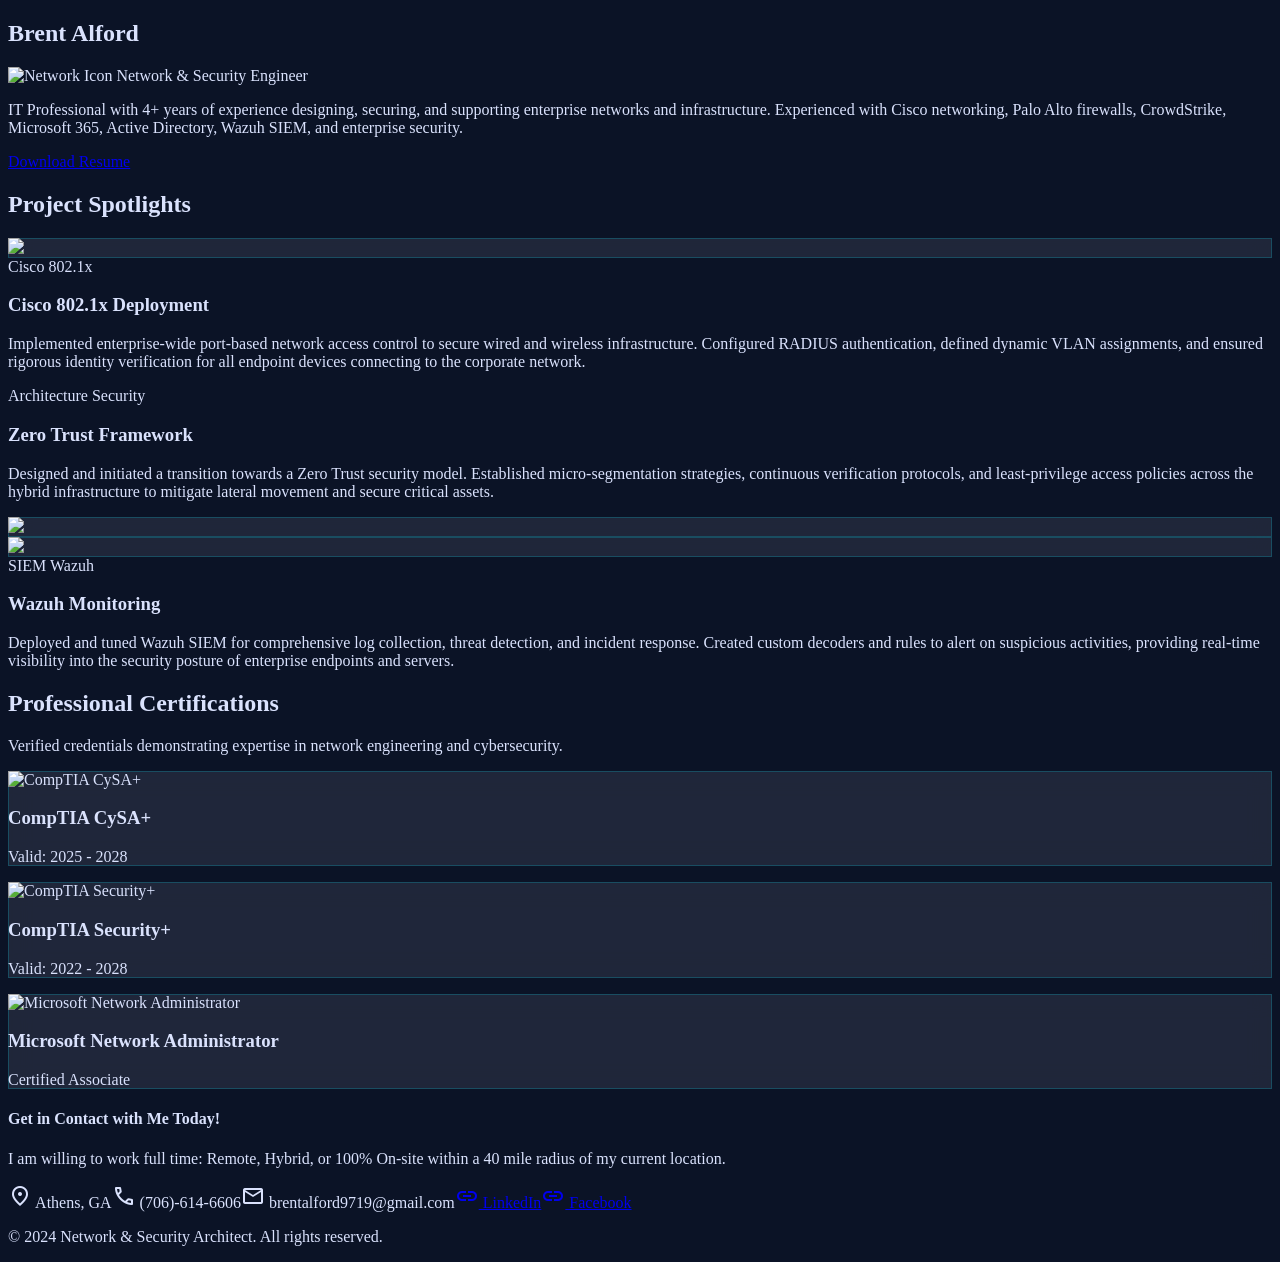
==== commit 03bc1656: "Revamp HTML structure and styles for dashboard Updated the HTML structure and styling for the CrowdS" ====
--- a/test.html
+++ b/test.html
@@ -1,322 +1,282 @@
-<!DOCTYPE html>
-<html lang="en">
-<head>
-<meta charset="UTF-8">
-<meta name="viewport" content="width=device-width, initial-scale=1.0">
-<title>CrowdStrike Detection Dashboard</title>
-
+<!DOCTYPE html><html class="dark" lang="en" style=""><head>
+<meta charset="utf-8">
+<meta content="width=device-width, initial-scale=1.0" name="viewport">
+<title>Brent Alford | Network &amp; Security Engineer</title>
+<script src="https://cdn.tailwindcss.com?plugins=forms,container-queries"></script>
+<link href="https://fonts.googleapis.com/css2?family=Material+Symbols+Outlined:wght,FILL@100..700,0..1&amp;display=swap" rel="stylesheet">
+<link href="https://fonts.googleapis.com" rel="preconnect">
+<link crossorigin="" href="https://fonts.gstatic.com" rel="preconnect">
+<link href="https://fonts.googleapis.com/css2?family=Geist:wght@400;600;700&amp;family=Inter:wght@400;600&amp;family=JetBrains+Mono:wght@400;600&amp;display=swap" rel="stylesheet">
+<link href="https://fonts.googleapis.com/css2?family=Material+Symbols+Outlined:wght,FILL@100..700,0..1&amp;display=swap" rel="stylesheet">
+<script id="tailwind-config">
+        tailwind.config = {
+            darkMode: "class",
+            theme: {
+                extend: {
+                    "colors": {
+                        "on-primary": "#00363d",
+                        "inverse-primary": "#006875",
+                        "secondary-container": "#3e495d",
+                        "on-error-container": "#ffdad6",
+                        "on-background": "#dae2fd",
+                        "on-primary-container": "#00626e",
+                        "on-error": "#690005",
+                        "primary-fixed": "#9cf0ff",
+                        "error-container": "#93000a",
+                        "surface-container-highest": "#2d3449",
+                        "on-secondary": "#263143",
+                        "on-secondary-container": "#aeb9d0",
+                        "primary-fixed-dim": "#00daf3",
+                        "on-secondary-fixed-variant": "#3c475a",
+                        "secondary-fixed-dim": "#bcc7de",
+                        "primary": "#c3f5ff",
+                        "inverse-surface": "#dae2fd",
+                        "background": "#0b1326",
+                        "on-surface-variant": "#bac9cc",
+                        "on-secondary-fixed": "#111c2d",
+                        "error": "#ffb4ab",
+                        "surface-variant": "#2d3449",
+                        "secondary-fixed": "#d8e3fb",
+                        "on-surface": "#dae2fd",
+                        "on-primary-fixed": "#001f24",
+                        "inverse-on-surface": "#283044",
+                        "surface-bright": "#31394d",
+                        "on-primary-fixed-variant": "#004f58",
+                        "on-tertiary-fixed-variant": "#2f2ebe",
+                        "on-tertiary-container": "#4344d1",
+                        "tertiary-fixed-dim": "#c0c1ff",
+                        "secondary": "#bcc7de",
+                        "surface-container-low": "#131b2e",
+                        "tertiary-container": "#ccccff",
+                        "surface-container": "#171f33",
+                        "outline-variant": "#3b494c",
+                        "surface": "#0b1326",
+                        "surface-tint": "#00daf3",
+                        "on-tertiary-fixed": "#07006c",
+                        "tertiary": "#edeaff",
+                        "on-tertiary": "#1000a9",
+                        "primary-container": "#00e5ff",
+                        "surface-container-high": "#222a3d",
+                        "surface-container-lowest": "#060e20",
+                        "surface-dim": "#0b1326",
+                        "outline": "#849396",
+                        "tertiary-fixed": "#e1e0ff"
+                    },
+                    "borderRadius": {
+                        "DEFAULT": "0.125rem",
+                        "lg": "0.25rem",
+                        "xl": "0.5rem",
+                        "full": "0.75rem"
+                    },
+                    "spacing": {
+                        "gutter": "24px",
+                        "container-max": "1280px",
+                        "section-gap-mobile": "64px",
+                        "base": "8px",
+                        "grid-columns": "12",
+                        "section-gap": "120px"
+                    },
+                    "fontFamily": {
+                        "headline-lg": ["Geist"],
+                        "headline-lg-mobile": ["Geist"],
+                        "headline-xl": ["Geist"],
+                        "headline-md": ["Geist"],
+                        "body-lg": ["Inter"],
+                        "body-md": ["Inter"],
+                        "code-sm": ["JetBrains Mono"],
+                        "label-caps": ["JetBrains Mono"]
+                    },
+                    "fontSize": {
+                        "headline-lg": ["40px", { "lineHeight": "1.2", "letterSpacing": "-0.01em", "fontWeight": "600" }],
+                        "headline-lg-mobile": ["32px", { "lineHeight": "1.2", "fontWeight": "600" }],
+                        "headline-xl": ["64px", { "lineHeight": "1.1", "letterSpacing": "-0.02em", "fontWeight": "700" }],
+                        "headline-md": ["24px", { "lineHeight": "1.4", "fontWeight": "600" }],
+                        "body-lg": ["18px", { "lineHeight": "1.6", "fontWeight": "400" }],
+                        "body-md": ["16px", { "lineHeight": "1.6", "fontWeight": "400" }],
+                        "code-sm": ["14px", { "lineHeight": "1.5", "fontWeight": "400" }],
+                        "label-caps": ["12px", { "lineHeight": "1.0", "letterSpacing": "0.1em", "fontWeight": "600" }]
+                    }
+                }
+            }
+        }
+    </script>
 <style>
-*{
-    margin:0;
-    padding:0;
-    box-sizing:border-box;
-    font-family:Segoe UI,Arial,sans-serif;
-}
-
-body{
-    background:#10151c;
-    color:white;
-}
-
-header{
-    background:#d71920;
-    padding:20px;
-}
-
-header h1{
-    font-size:32px;
-}
-
-header p{
-    color:#ddd;
-}
-
-.container{
-    width:90%;
-    margin:auto;
-    padding:30px;
-}
-
-.cards{
-    display:grid;
-    grid-template-columns:repeat(auto-fit,minmax(250px,1fr));
-    gap:20px;
-    margin-bottom:40px;
-}
-
-.card{
-    background:#1a222d;
-    border-left:5px solid #d71920;
-    padding:25px;
-    border-radius:10px;
-    box-shadow:0 0 10px rgba(0,0,0,.4);
-}
-
-.card h2{
-    color:#bbb;
-    margin-bottom:15px;
-}
-
-.number{
-    font-size:50px;
-    color:#4ee44e;
-    font-weight:bold;
-}
-
-.section{
-    background:#1a222d;
-    padding:25px;
-    border-radius:10px;
-    margin-bottom:30px;
-}
-
-table{
-    width:100%;
-    border-collapse:collapse;
-}
-
-th{
-    background:#d71920;
-    padding:12px;
-}
-
-td{
-    padding:12px;
-    border-bottom:1px solid #333;
-}
-
-tr:hover{
-    background:#2b3644;
-}
-
-.status{
-    padding:5px 10px;
-    border-radius:15px;
-    display:inline-block;
-    font-size:12px;
-}
-
-.blocked{
-    background:#00aa44;
-}
-
-.investigating{
-    background:#ff9800;
-}
-
-.chart{
-    display:flex;
-    gap:15px;
-    align-items:flex-end;
-    height:220px;
-    margin-top:20px;
-}
-
-.bar{
-    flex:1;
-    background:#d71920;
-    text-align:center;
-    color:white;
-    border-radius:5px 5px 0 0;
-    position:relative;
-}
-
-.bar span{
-    position:absolute;
-    width:100%;
-    bottom:-25px;
-}
-
-footer{
-    text-align:center;
-    padding:20px;
-    color:#aaa;
-}
-</style>
+        .inner-glow {
+            box-shadow: inset 0 0 0 1px rgba(0, 229, 255, 0.2);
+        }
+        .diffused-glow:hover {
+            box-shadow: 0 0 20px rgba(0, 229, 255, 0.15);
+        }
+        .glass-panel {
+            background-color: rgba(45, 52, 73, 0.6);
+            backdrop-filter: blur(12px);
+        }
+        .fade-in-up {
+            opacity: 0;
+            transform: translateY(20px);
+            animation: fadeInUp 0.6s ease-out forwards;
+        }
+        @keyframes fadeInUp {
+            to {
+                opacity: 1;
+                transform: translateY(0);
+            }
+        }
+        .stagger-1 { animation-delay: 0.1s; }
+        .stagger-2 { animation-delay: 0.2s; }
+        .stagger-3 { animation-delay: 0.3s; }
+        
+        .nav-link { position: relative; }
+        .nav-link::after {
+            content: ''; position: absolute; width: 0; height: 2px;
+            bottom: -4px; left: 0; background-color: #00e5ff;
+            transition: width 0.3s ease;
+        }
+        .nav-link:hover::after { width: 100%; }
+        
+        html { scroll-behavior: smooth; }
+        body { background-color: #0b1326; color: #dae2fd; }
+    </style>
 </head>
-
-<body>
-
-<header>
-<h1>CrowdStrike Security Dashboard</h1>
-<p>Executive Security Overview</p>
-</header>
-
-<div class="container">
-
-<div class="cards">
-
-<div class="card">
-<h2>Threats Blocked</h2>
-
-<!-- UPDATE THIS NUMBER -->
-<div class="number" data-target="1247">0</div>
-
-</div>
-
-<div class="card">
-<h2>Endpoints Protected</h2>
-
-<!-- UPDATE -->
-<div class="number" data-target="386">0</div>
-
-</div>
-
-<div class="card">
-<h2>Malware Prevented</h2>
-
-<!-- UPDATE -->
-<div class="number" data-target="148">0</div>
-
-</div>
-
-<div class="card">
-<h2>Identity Attacks</h2>
-
-<!-- UPDATE -->
-<div class="number" data-target="17">0</div>
-
-</div>
-
-</div>
-
-<div class="section">
-
-<h2>Recent Detections</h2>
-
-<table>
-
-<tr>
-<th>Date</th>
-<th>Hostname</th>
-<th>Detection</th>
-<th>Action</th>
-</tr>
-
-<tr>
-<td>7/7/2026</td>
-<td>FIN-PC-14</td>
-<td>PowerShell Exploit Attempt</td>
-<td><span class="status blocked">Blocked</span></td>
-</tr>
-
-<tr>
-<td>7/7/2026</td>
-<td>HR-LT-07</td>
-<td>Credential Dump Attempt</td>
-<td><span class="status blocked">Blocked</span></td>
-</tr>
-
-<tr>
-<td>7/6/2026</td>
-<td>ENG-SRV01</td>
-<td>Suspicious Network Activity</td>
-<td><span class="status investigating">Investigating</span></td>
-</tr>
-
-<tr>
-<td>7/5/2026</td>
-<td>CEO-Laptop</td>
-<td>Malicious Macro</td>
-<td><span class="status blocked">Blocked</span></td>
-</tr>
-
-</table>
-
-</div>
-
-<div class="section">
-
-<h2>Top Detection Categories</h2>
-
-<div class="chart">
-
-<div class="bar" style="height:180px;">
-180
-<span>Malware</span>
-</div>
-
-<div class="bar" style="height:120px;">
-120
-<span>PowerShell</span>
-</div>
-
-<div class="bar" style="height:90px;">
-90
-<span>Credential</span>
-</div>
-
-<div class="bar" style="height:150px;">
-150
-<span>Network</span>
-</div>
-
-<div class="bar" style="height:70px;">
-70
-<span>USB</span>
-</div>
-
-</div>
-
-</div>
-
-<div class="section">
-
-<h2>Executive Summary</h2>
-
-<p>
-
-• CrowdStrike successfully prevented all high-severity malware attempts during the reporting period.<br><br>
-
-• No successful ransomware infections occurred.<br><br>
-
-• Endpoint protection remained active on all managed systems.<br><br>
-
-• The majority of detections involved PowerShell abuse and malicious documents.
-
-</p>
-
-</div>
-
-</div>
-
-<footer>
-Security Operations Dashboard
+<body class="font-body-md text-body-md overflow-x-hidden selection:bg-primary-container selection:text-on-primary-container">
+<!-- Top Navigation -->
+
+<!-- Hero Section -->
+<section class="relative flex items-center py-12 md:py-20 overflow-hidden"><div class="absolute inset-0 z-0">
+<div class="w-full h-full bg-cover bg-center opacity-30" data-alt="A dark, abstract digital network graph background with glowing cyan nodes and connecting lines, representing enterprise security and connectivity. High-tech, futuristic style." style="background-image: url(&quot;https://lh3.googleusercontent.com/aida-public/[base64]&quot;);"></div>
+<div class="absolute inset-0 bg-gradient-to-b from-transparent to-background"></div>
+</div>
+<div class="container mx-auto px-6 md:px-20 z-10 max-w-container-max fade-in-up" style="animation-play-state: running;">
+<div class="max-w-3xl">
+<h1 class="font-headline-xl text-headline-xl mb-4 text-white">
+                    Brent Alford
+                </h1>
+<div class="font-headline-md text-headline-md text-primary-fixed mb-8 flex items-center">
+<img src="https://lh3.googleusercontent.com/aida-public/[base64]" alt="Network Icon" class="w-6 h-6 mr-2 object-contain">
+<span class="animate-pulse">Network &amp; Security Engineer</span>
+</div>
+<p class="font-body-lg text-body-lg text-on-surface-variant mb-10 max-w-2xl leading-relaxed">
+                    IT Professional with 4+ years of experience designing, securing, and supporting enterprise networks and infrastructure. Experienced with Cisco networking, Palo Alto firewalls, CrowdStrike, Microsoft 365, Active Directory, Wazuh SIEM, and enterprise security.
+                </p>
+<div class="flex flex-wrap gap-4 font-label-caps text-label-caps">
+
+<a class="bg-transparent border border-outline-variant text-on-surface px-8 py-4 rounded hover:border-primary hover:text-white transition-colors duration-300" href="#">
+                        Download Resume
+                    </a>
+</div>
+</div>
+</div></section>
+<!-- Projects Section -->
+<section class="bg-surface py-8" id="projects">
+<div class="container mx-auto px-6 md:px-20 max-w-container-max">
+<div class="fade-in-up mb-8" style="animation-play-state: running;">
+<h2 class="font-headline-lg text-headline-lg-mobile md:text-headline-lg text-white mb-2">Project Spotlights</h2>
+<div class="w-16 h-1 bg-primary"></div>
+</div>
+<div class="space-y-32">
+<!-- Project 1 -->
+<div class="grid grid-cols-1 md:grid-cols-12 gap-12 items-center fade-in-up mb-8" style="animation-play-state: running;">
+<div class="md:col-span-7 relative group overflow-hidden rounded glass-panel inner-glow diffused-glow transition-all duration-300">
+<div class="absolute inset-0 bg-primary/20 opacity-0 group-hover:opacity-100 transition-opacity duration-300 z-10 mix-blend-overlay"></div>
+<img class="w-full h-[400px] object-cover transform group-hover:scale-105 transition-transform duration-700" data-alt="Close up of Cisco network switches in a server rack with glowing green and blue LED lights and fiber optic cables connected. Dark, professional data center environment." src="https://lh3.googleusercontent.com/aida-public/[base64]">
+</div>
+<div class="md:col-span-5 space-y-6">
+<div class="flex gap-2 font-label-caps text-label-caps">
+<span class="bg-surface-container-high px-3 py-1 rounded text-primary border border-primary/20">Cisco</span>
+<span class="bg-surface-container-high px-3 py-1 rounded text-primary border border-primary/20">802.1x</span>
+</div>
+<h3 class="font-headline-md text-headline-md text-white">Cisco 802.1x Deployment</h3>
+<p class="font-body-md text-body-md text-on-surface-variant">
+                            Implemented enterprise-wide port-based network access control to secure wired and wireless infrastructure. Configured RADIUS authentication, defined dynamic VLAN assignments, and ensured rigorous identity verification for all endpoint devices connecting to the corporate network.
+                        </p>
+</div>
+</div>
+<!-- Project 2 -->
+<div class="grid grid-cols-1 md:grid-cols-12 gap-12 items-center fade-in-up" style="animation-play-state: running;">
+<div class="md:col-span-5 space-y-6 order-2 md:order-1">
+<div class="flex gap-2 font-label-caps text-label-caps">
+<span class="bg-surface-container-high px-3 py-1 rounded text-primary border border-primary/20">Architecture</span>
+<span class="bg-surface-container-high px-3 py-1 rounded text-primary border border-primary/20">Security</span>
+</div>
+<h3 class="font-headline-md text-headline-md text-white">Zero Trust Framework</h3>
+<p class="font-body-md text-body-md text-on-surface-variant">
+                            Designed and initiated a transition towards a Zero Trust security model. Established micro-segmentation strategies, continuous verification protocols, and least-privilege access policies across the hybrid infrastructure to mitigate lateral movement and secure critical assets.
+                        </p>
+</div>
+<div class="md:col-span-7 relative group overflow-hidden rounded glass-panel inner-glow diffused-glow transition-all duration-300 order-1 md:order-2">
+<div class="absolute inset-0 bg-primary/20 opacity-0 group-hover:opacity-100 transition-opacity duration-300 z-10 mix-blend-overlay"></div>
+<img class="w-full h-[400px] object-cover transform group-hover:scale-105 transition-transform duration-700" data-alt="A professional cybersecurity dashboard visualization showing a zero-trust network map and security alerts. Clean, high-tech UI, dark mode, futuristic aesthetic." src="https://lh3.googleusercontent.com/aida-public/[base64]">
+</div>
+</div>
+<!-- Project 3 -->
+<div class="grid grid-cols-1 md:grid-cols-12 gap-12 items-center fade-in-up" style="animation-play-state: running;">
+<div class="md:col-span-7 relative group overflow-hidden rounded glass-panel inner-glow diffused-glow transition-all duration-300">
+<div class="absolute inset-0 bg-primary/20 opacity-0 group-hover:opacity-100 transition-opacity duration-300 z-10 mix-blend-overlay"></div>
+<img class="w-full h-[400px] object-cover transform group-hover:scale-105 transition-transform duration-700" data-alt="A professional SIEM monitoring interface showing real-time log analysis and network security events. Dark theme, glowing data visualizations, high-tech." src="https://lh3.googleusercontent.com/aida-public/[base64]">
+</div>
+<div class="md:col-span-5 space-y-6">
+<div class="flex gap-2 font-label-caps text-label-caps">
+<span class="bg-surface-container-high px-3 py-1 rounded text-primary border border-primary/20">SIEM</span>
+<span class="bg-surface-container-high px-3 py-1 rounded text-primary border border-primary/20">Wazuh</span>
+</div>
+<h3 class="font-headline-md text-headline-md text-white">Wazuh Monitoring</h3>
+<p class="font-body-md text-body-md text-on-surface-variant">
+                            Deployed and tuned Wazuh SIEM for comprehensive log collection, threat detection, and incident response. Created custom decoders and rules to alert on suspicious activities, providing real-time visibility into the security posture of enterprise endpoints and servers.
+                        </p>
+</div>
+</div>
+</div>
+</div>
+</section>
+<!-- Certifications Section -->
+<section class="py-section-gap-mobile md:py-section-gap bg-surface-container-lowest relative overflow-hidden" id="certifications">
+<!-- Abstract Tech Background Elements -->
+<div class="absolute top-0 right-0 w-96 h-96 bg-primary/5 rounded-full blur-[100px] -z-10"></div>
+<div class="absolute bottom-0 left-0 w-96 h-96 bg-tertiary-container/5 rounded-full blur-[100px] -z-10"></div>
+<div class="container mx-auto px-6 md:px-20 max-w-container-max">
+<div class="mb-16 fade-in-up text-center" style="animation-play-state: running;">
+<h2 class="font-headline-lg text-headline-lg-mobile md:text-headline-lg text-white mb-2">Professional Certifications</h2>
+<p class="font-body-md text-body-md text-on-surface-variant">Verified credentials demonstrating expertise in network engineering and cybersecurity.</p>
+</div>
+<div class="grid grid-cols-1 md:grid-cols-3 gap-8 items-stretch"><div class="glass-panel p-8 rounded inner-glow diffused-glow transition-all duration-300 fade-in-up stagger-1 group text-center relative overflow-hidden h-full flex flex-col" style="animation-play-state: running;"><div class="h-32 mb-6 flex justify-center items-center"><img class="h-full object-contain grayscale group-hover:grayscale-0 transition-all duration-500 group-hover:drop-shadow-[0_0_15px_rgba(255,165,0,0.4)]" alt="CompTIA CySA+" src="https://lh3.googleusercontent.com/aida/[base64]"></div><h3 class="font-headline-md text-headline-md text-white mb-2">CompTIA CySA+</h3><p class="font-code-sm text-code-sm text-primary-fixed-dim mt-auto">Valid: 2025 - 2028</p></div><div class="glass-panel p-8 rounded inner-glow diffused-glow transition-all duration-300 fade-in-up stagger-2 group text-center relative overflow-hidden h-full flex flex-col" style="animation-play-state: running;"><div class="h-32 mb-6 flex justify-center items-center"><img class="h-full object-contain grayscale group-hover:grayscale-0 transition-all duration-500 group-hover:drop-shadow-[0_0_15px_rgba(255,165,0,0.4)]" alt="CompTIA Security+" src="https://lh3.googleusercontent.com/aida/[base64]"></div><h3 class="font-headline-md text-headline-md text-white mb-2">CompTIA Security+</h3><p class="font-code-sm text-code-sm text-primary-fixed-dim mt-auto">Valid: 2022 - 2028</p></div><div class="glass-panel p-8 rounded inner-glow diffused-glow transition-all duration-300 fade-in-up stagger-3 group text-center relative overflow-hidden h-full flex flex-col" style="animation-play-state: running;"><div class="h-32 mb-6 flex justify-center items-center"><img class="h-full object-contain grayscale group-hover:grayscale-0 transition-all duration-500 group-hover:drop-shadow-[0_0_15px_rgba(255,215,0,0.4)]" alt="Microsoft Network Administrator" src="https://lh3.googleusercontent.com/aida/[base64]"></div><h3 class="font-headline-md text-headline-md text-white mb-2">Microsoft Network Administrator</h3><p class="font-code-sm text-code-sm text-primary-fixed-dim mt-auto">Certified Associate</p></div></div>
+</div>
+</section>
+<!-- Footer -->
+<footer class="bg-surface-container-lowest dark:bg-surface-container-lowest full-width py-12 border-t border-outline-variant/30" id="contact">
+<div class="flex flex-col md:flex-row justify-between items-center px-8 max-w-container-max mx-auto gap-8"><div class="w-full space-y-8">
+    <div class="text-center"><h4 class="font-headline-md text-headline-md text-primary mb-6">Get in Contact with Me Today!</h4><p class="font-body-md text-body-md text-on-surface-variant mb-8 max-w-2xl mx-auto">I am willing to work full time: Remote, Hybrid, or 100% On-site within a 40 mile radius of my current location.</p><div class="flex flex-wrap justify-center gap-x-8 gap-y-4 font-code-sm text-code-sm text-secondary-fixed-dim"><span class="flex items-center gap-2"><span class="material-symbols-outlined text-[18px]">location_on</span> Athens, GA</span><span class="flex items-center gap-2"><span class="material-symbols-outlined text-[18px]">phone</span> (706)-614-6606</span><span class="flex items-center gap-2"><span class="material-symbols-outlined text-[18px]">mail</span> brentalford9719@gmail.com</span><a class="text-on-surface-variant hover:text-primary-container transition-all flex items-center gap-2" href="#"><span class="material-symbols-outlined text-[18px]">link</span> LinkedIn</a><a class="text-on-surface-variant hover:text-primary-container transition-all flex items-center gap-2" href="#"><span class="material-symbols-outlined text-[18px]">link</span> Facebook</a></div></div>
+    <div class="pt-8 border-t border-outline-variant/20 text-center">
+        <p class="font-body-md text-body-md text-on-surface-variant text-sm opacity-60">
+            © 2024 Network &amp; Security Architect. All rights reserved.
+        </p>
+    </div>
+</div></div>
 </footer>
-
 <script>
-
-const counters=document.querySelectorAll('.number');
-
-counters.forEach(counter=>{
-
-const update=()=>{
-
-const target=+counter.getAttribute('data-target');
-
-const count=+counter.innerText;
-
-const increment=target/100;
-
-if(count<target){
-
-counter.innerText=Math.ceil(count+increment);
-
-setTimeout(update,20);
-
-}else{
-
-counter.innerText=target;
-
-}
-
-}
-
-update();
-
-});
-
-</script>
-
-</body>
-</html>
+        // Simple Intersection Observer for scroll animations
+        document.addEventListener("DOMContentLoaded", () => {
+            const observerOptions = {
+                root: null,
+                rootMargin: '0px',
+                threshold: 0.1
+            };
+
+            const observer = new IntersectionObserver((entries, observer) => {
+                entries.forEach(entry => {
+                    if (entry.isIntersecting) {
+                        entry.target.style.animationPlayState = 'running';
+                        observer.unobserve(entry.target);
+                    }
+                });
+            }, observerOptions);
+
+            const animatedElements = document.querySelectorAll('.fade-in-up');
+            animatedElements.forEach(el => {
+                el.style.animationPlayState = 'paused';
+                observer.observe(el);
+            });
+        });
+    </script>
+
+
+</body></html>
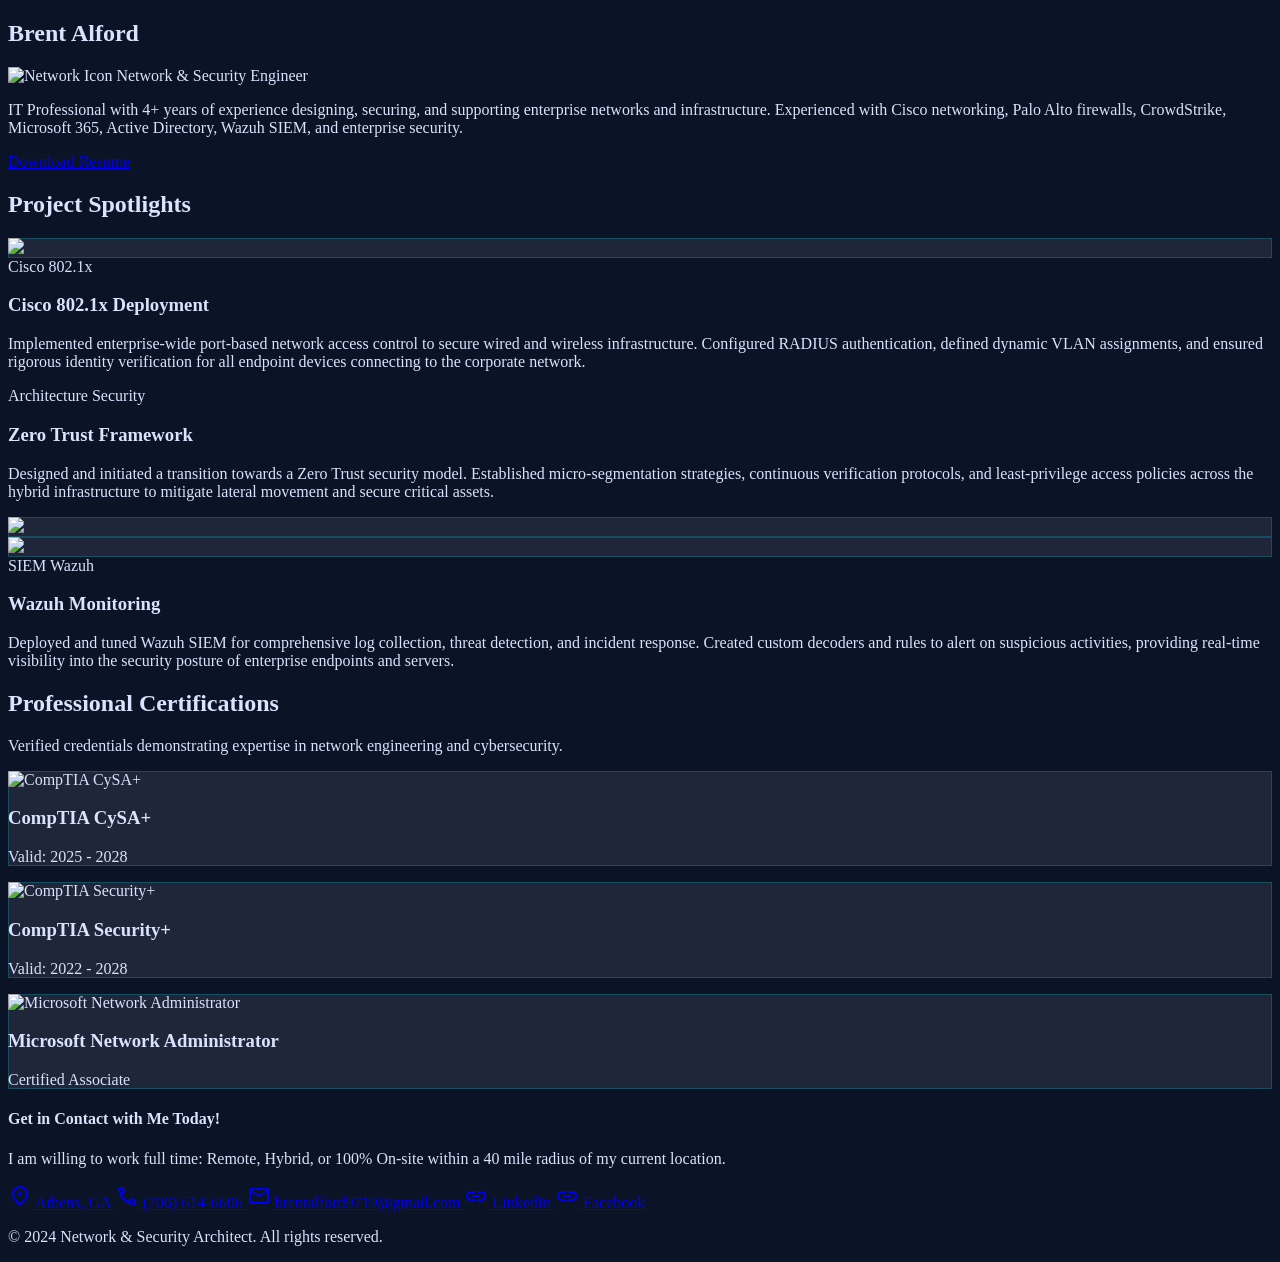
==== commit 0ed5c124: "Refactor footer section for improved layout and links" ====
--- a/test.html
+++ b/test.html
@@ -243,14 +243,80 @@
 </section>
 <!-- Footer -->
 <footer class="bg-surface-container-lowest dark:bg-surface-container-lowest full-width py-12 border-t border-outline-variant/30" id="contact">
-<div class="flex flex-col md:flex-row justify-between items-center px-8 max-w-container-max mx-auto gap-8"><div class="w-full space-y-8">
-    <div class="text-center"><h4 class="font-headline-md text-headline-md text-primary mb-6">Get in Contact with Me Today!</h4><p class="font-body-md text-body-md text-on-surface-variant mb-8 max-w-2xl mx-auto">I am willing to work full time: Remote, Hybrid, or 100% On-site within a 40 mile radius of my current location.</p><div class="flex flex-wrap justify-center gap-x-8 gap-y-4 font-code-sm text-code-sm text-secondary-fixed-dim"><span class="flex items-center gap-2"><span class="material-symbols-outlined text-[18px]">location_on</span> Athens, GA</span><span class="flex items-center gap-2"><span class="material-symbols-outlined text-[18px]">phone</span> (706)-614-6606</span><span class="flex items-center gap-2"><span class="material-symbols-outlined text-[18px]">mail</span> brentalford9719@gmail.com</span><a class="text-on-surface-variant hover:text-primary-container transition-all flex items-center gap-2" href="#"><span class="material-symbols-outlined text-[18px]">link</span> LinkedIn</a><a class="text-on-surface-variant hover:text-primary-container transition-all flex items-center gap-2" href="#"><span class="material-symbols-outlined text-[18px]">link</span> Facebook</a></div></div>
-    <div class="pt-8 border-t border-outline-variant/20 text-center">
-        <p class="font-body-md text-body-md text-on-surface-variant text-sm opacity-60">
-            © 2024 Network &amp; Security Architect. All rights reserved.
-        </p>
+    <div class="w-full px-8 max-w-container-max mx-auto">
+
+        <div class="text-center">
+            <h4 class="font-headline-md text-headline-md text-primary mb-6">
+                Get in Contact with Me Today!
+            </h4>
+
+            <p class="font-body-md text-body-md text-on-surface-variant mb-8 max-w-2xl mx-auto">
+                I am willing to work full time: Remote, Hybrid, or 100% On-site within a 40 mile radius of my current location.
+            </p>
+
+            <div class="flex flex-nowrap justify-center items-center gap-x-8 font-code-sm text-code-sm text-secondary-fixed-dim whitespace-nowrap overflow-x-auto">
+
+                <!-- Location -->
+                <a
+                    class="text-on-surface-variant hover:text-primary-container transition-all flex items-center gap-2"
+                    href="https://www.google.com/maps/search/?api=1&query=33.96062264710473%2C-83.37092949542874"
+                    target="_blank"
+                    rel="noopener noreferrer"
+                >
+                    <span class="material-symbols-outlined text-[18px]">location_on</span>
+                    Athens, GA
+                </a>
+
+                <!-- Phone -->
+                <a
+                    class="text-on-surface-variant hover:text-primary-container transition-all flex items-center gap-2"
+                    href="tel:+17066146606"
+                >
+                    <span class="material-symbols-outlined text-[18px]">phone</span>
+                    (706) 614-6606
+                </a>
+
+                <!-- Email -->
+                <a
+                    class="text-on-surface-variant hover:text-primary-container transition-all flex items-center gap-2"
+                    href="mailto:brentalford9719@gmail.com"
+                >
+                    <span class="material-symbols-outlined text-[18px]">mail</span>
+                    brentalford9719@gmail.com
+                </a>
+
+                <!-- LinkedIn -->
+                <a
+                    class="text-on-surface-variant hover:text-primary-container transition-all flex items-center gap-2"
+                    href="www.linkedin.com/in/brent-alford-4b9487239?utm_source=share_via&utm_content=profile&utm_medium=member_android"
+                    target="_blank"
+                    rel="noopener noreferrer"
+                >
+                    <span class="material-symbols-outlined text-[18px]">link</span>
+                    LinkedIn
+                </a>
+
+                <!-- Facebook -->
+                <a
+                    class="text-on-surface-variant hover:text-primary-container transition-all flex items-center gap-2"
+                    href="https://www.facebook.com/brent.alford.3532"
+                    target="_blank"
+                    rel="noopener noreferrer"
+                >
+                    <span class="material-symbols-outlined text-[18px]">link</span>
+                    Facebook
+                </a>
+
+            </div>
+        </div>
+
+        <div class="pt-8 mt-8 border-t border-outline-variant/20 text-center">
+            <p class="font-body-md text-body-md text-on-surface-variant text-sm opacity-60">
+                © 2024 Network &amp; Security Architect. All rights reserved.
+            </p>
+        </div>
+
     </div>
-</div></div>
 </footer>
 <script>
         // Simple Intersection Observer for scroll animations
